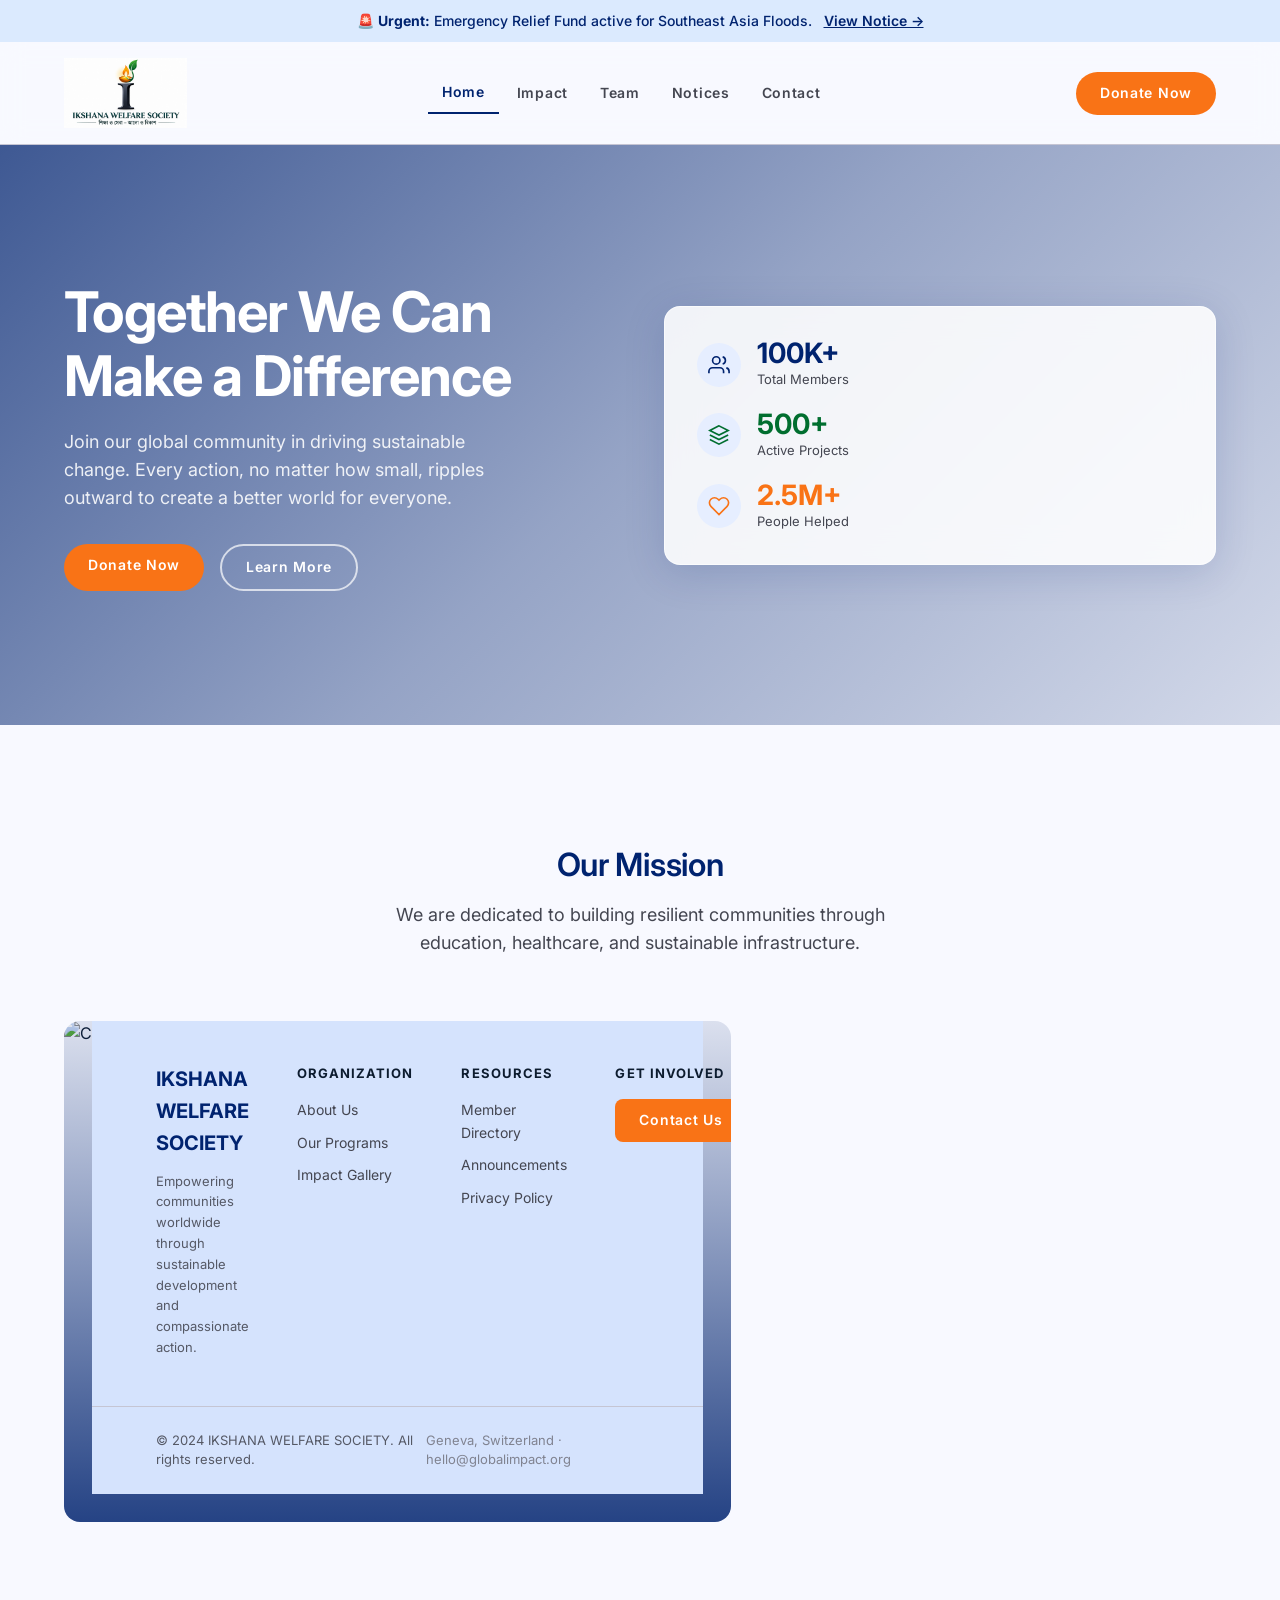
==== index.html @ d6ce75fa "Add files via upload" ====
<!DOCTYPE html>
<html lang="en">
<head>
  <meta charset="UTF-8"/>
  <meta name="viewport" content="width=device-width, initial-scale=1.0"/>
  <title>IKSHANA WELFARE SOCIETY</title>
  <link rel="preconnect" href="https://fonts.googleapis.com"/>
  <link href="https://fonts.googleapis.com/css2?family=Inter:wght@300;400;500;600;700;800&display=swap" rel="stylesheet"/>
  <link rel="stylesheet" href="css/styles.css"/>
</head>
<body>

<!-- NOTICE BANNER -->
<div class="notice-banner" role="alert">
  🚨 <strong>Urgent:</strong> Emergency Relief Fund active for Southeast Asia Floods.
  <a href="#" data-page="notices">View Notice →</a>
</div>

<!-- NAVBAR -->
<header id="navbar" class="navbar">
  <div class="navbar-inner">
    <a class="navbar-logo" href="#" data-page="home">
      <img src="images/ikshana-logo.png" alt="Ikshana Welfare Society logo" class="navbar-logo-img" />
      <span class="visually-hidden">Ikshana Welfare Society</span>
    </a>

    <nav class="navbar-nav" aria-label="Primary navigation">
      <a class="nav-link" href="#" data-page="home">Home</a>
      <a class="nav-link" href="#" data-page="impact">Impact</a>
      <a class="nav-link" href="#" data-page="team">Team</a>
      <a class="nav-link" href="#" data-page="notices">Notices</a>
      <a class="nav-link" href="#" data-page="contact">Contact</a>
    </nav>

    <div class="navbar-right">
      <a class="btn-donate" href="#" data-page="contact">Donate Now</a>
    </div>

    <button class="mobile-menu-btn" id="mobile-menu-btn" aria-label="Toggle menu" aria-expanded="false">
      <svg class="icon-menu" width="24" height="24" fill="none" stroke="currentColor" stroke-width="2" viewBox="0 0 24 24"><path d="M3 12h18M3 6h18M3 18h18"/></svg>
      <svg class="icon-close" width="24" height="24" fill="none" stroke="currentColor" stroke-width="2" viewBox="0 0 24 24" style="display:none"><path d="M18 6L6 18M6 6l12 12"/></svg>
    </button>
  </div>

  <nav class="mobile-nav" id="mobile-nav">
    <a class="nav-link" href="#" data-page="home">Home</a>
    <a class="nav-link" href="#" data-page="impact">Impact</a>
    <a class="nav-link" href="#" data-page="team">Team</a>
    <a class="nav-link" href="#" data-page="notices">Notices</a>
    <a class="nav-link" href="#" data-page="contact">Contact</a>
    <a class="btn-donate" href="#" data-page="contact" style="margin-top:12px;text-align:center">Donate Now</a>
  </nav>
</header>

<!-- ================================================================ -->
<!-- PAGE: HOME -->
<!-- ================================================================ -->
<div id="page-home" class="page">

  <!-- HERO -->
  <section class="hero" aria-label="Hero section">
    <div class="hero-bg" aria-hidden="true"></div>
    <div class="hero-content">
      <div class="hero-text fade-in-up">
        <h1>Together We Can Make a Difference</h1>
        <p>Join our global community in driving sustainable change. Every action, no matter how small, ripples outward to create a better world for everyone.</p>
        <div class="hero-btns">
          <a class="btn-donate" href="#" data-page="contact">Donate Now</a>
          <a class="btn-secondary" href="#" data-page="impact">Learn More</a>
        </div>
      </div>

      <div class="hero-stats-card fade-in-up delay-2" aria-label="Impact statistics">
        <div class="stat-item">
          <div class="stat-icon">
            <svg viewBox="0 0 24 24" fill="none" stroke="#00236f" stroke-width="1.8">
              <path d="M17 21v-2a4 4 0 0 0-4-4H5a4 4 0 0 0-4 4v2"/>
              <circle cx="9" cy="7" r="4"/>
              <path d="M23 21v-2a4 4 0 0 0-3-3.87M16 3.13a4 4 0 0 1 0 7.75"/>
            </svg>
          </div>
          <div>
            <div class="stat-value">100K+</div>
            <div class="stat-label">Total Members</div>
          </div>
        </div>
        <div class="stat-item">
          <div class="stat-icon">
            <svg viewBox="0 0 24 24" fill="none" stroke="#006e2f" stroke-width="1.8">
              <path d="M12 2L2 7l10 5 10-5-10-5z"/><path d="M2 17l10 5 10-5M2 12l10 5 10-5"/>
            </svg>
          </div>
          <div>
            <div class="stat-value" style="color:var(--secondary)">500+</div>
            <div class="stat-label">Active Projects</div>
          </div>
        </div>
        <div class="stat-item">
          <div class="stat-icon">
            <svg viewBox="0 0 24 24" fill="none" stroke="#F97316" stroke-width="1.8">
              <path d="M20.84 4.61a5.5 5.5 0 0 0-7.78 0L12 5.67l-1.06-1.06a5.5 5.5 0 0 0-7.78 7.78l1.06 1.06L12 21.23l7.78-7.78 1.06-1.06a5.5 5.5 0 0 0 0-7.78z"/>
            </svg>
          </div>
          <div>
            <div class="stat-value" style="color:var(--donate-orange)">2.5M+</div>
            <div class="stat-label">People Helped</div>
          </div>
        </div>
      </div>
    </div>
  </section>

  <!-- MISSION -->
  <section class="mission-section" aria-label="Our Mission">
    <div class="section-header animate-on-scroll">
      <h2 class="headline-lg">Our Mission</h2>
      <p>We are dedicated to building resilient communities through education, healthcare, and sustainable infrastructure.</p>
    </div>

    <div class="mission-grid">
      <div class="mission-img-card animate-on-scroll">
        <img
          src="https://images.unsplash.com/photo-1529156069898-49953e39b3ac?w=800&q=80"
          alt="Community volunteers working together"
          loading="lazy"
        />
        <div class="mission-img-overlay">
            <div id="gallery-grid" class="masonry-grid" aria-live="polite">
              <!-- Gallery items will be injected here from /data/gallery.json (managed by Decap CMS) -->
            </div>

  <!-- FOOTER (home) -->
  <footer>
    <div class="footer-inner">
      <div class="footer-brand">
        <h3>IKSHANA WELFARE SOCIETY</h3>
        <p>Empowering communities worldwide through sustainable development and compassionate action.</p>
      </div>
      <div class="footer-col">
        <h4>Organization</h4>
        <a href="#" data-page="home">About Us</a>
        <a href="#" data-page="impact">Our Programs</a>
        <a href="#" data-page="impact">Impact Gallery</a>
      </div>
      <div class="footer-col">
        <h4>Resources</h4>
        <a href="#" data-page="team">Member Directory</a>
        <a href="#" data-page="notices">Announcements</a>
        <a href="#">Privacy Policy</a>
      </div>
      <div class="footer-cta-col">
        <h4>Get Involved</h4>
        <a class="btn-donate" href="#" data-page="contact" style="border-radius:8px">Contact Us</a>
      </div>
    </div>
    <div class="footer-bottom">
      <p>© 2024 IKSHANA WELFARE SOCIETY. All rights reserved.</p>
      <p style="color:var(--outline)">Geneva, Switzerland · hello@globalimpact.org</p>
    </div>
  </footer>
</div>

<!-- ================================================================ -->
<!-- PAGE: IMPACT -->
<!-- ================================================================ -->
<div id="page-impact" class="page">

  <div class="page-hero">
    <h1 class="headline-lg fade-in-up">Our Impact in Action</h1>
    <p class="fade-in-up delay-1">Witness the tangible difference we make in communities worldwide. From vibrant community service events to vital health camps and educational initiatives, every image tells a story of compassion and systemic change.</p>
  </div>

  <div class="filter-bar">
    <button class="filter-btn active" data-filter="all">All</button>
    <button class="filter-btn" data-filter="events">Events</button>
    <button class="filter-btn" data-filter="community">Community Service</button>
    <button class="filter-btn" data-filter="education">Education</button>
    <button class="filter-btn" data-filter="health">Health Camps</button>
    <button class="filter-btn" data-filter="donations">Donations</button>
  </div>

  <div class="gallery-section">
    <div class="masonry-grid">

      <div class="gallery-item animate-on-scroll" data-category="education">
        <img src="https://images.unsplash.com/photo-1503676260728-1c00da094a0b?w=600&q=80" alt="Children raising hands in classroom" loading="lazy"/>
        <div class="gallery-item-overlay"><span>Education Initiative</span></div>
      </div>

      <div class="gallery-item animate-on-scroll" data-category="community">
        <img src="https://images.unsplash.com/photo-1576086213369-97a306d36557?w=600&q=80" alt="Volunteers planting trees in park" loading="lazy"/>
        <div class="gallery-item-overlay"><span>Community Service</span></div>
      </div>

      <div class="gallery-item animate-on-scroll" data-category="donations">
        <img src="https://images.unsplash.com/photo-1469571486292-0ba58a3f068b?w=600&q=80" alt="Handing supplies to community" loading="lazy"/>
        <div class="gallery-item-overlay"><span>Donation Drive</span></div>
      </div>

      <div class="gallery-item animate-on-scroll" data-category="health">
        <img src="https://images.unsplash.com/photo-1582719471384-894fbb16e074?w=600&q=80" alt="Doctor with patient at health camp" loading="lazy"/>
        <div class="gallery-item-overlay"><span>Health Camp</span></div>
      </div>

      <div class="gallery-item animate-on-scroll" data-category="events">
        <img src="https://images.unsplash.com/photo-1528605105345-5344ea20e269?w=600&q=80" alt="Charity gala evening event" loading="lazy"/>
        <div class="gallery-item-overlay"><span>Annual Gala Event</span></div>
      </div>

      <div class="gallery-item animate-on-scroll" data-category="community">
        <img src="https://images.unsplash.com/photo-1488521787991-ed7bbaae773c?w=600&q=80" alt="Team building community structures" loading="lazy"/>
        <div class="gallery-item-overlay"><span>Infrastructure Build</span></div>
      </div>

      <div class="gallery-item animate-on-scroll" data-category="education">
        <img src="https://images.unsplash.com/photo-1509062522246-3755977927d7?w=600&q=80" alt="Students learning outdoors" loading="lazy"/>
        <div class="gallery-item-overlay"><span>Education Program</span></div>
      </div>

      <div class="gallery-item animate-on-scroll" data-category="health">
        <img src="https://images.unsplash.com/photo-1559757175-0eb30cd8c063?w=600&q=80" alt="Medical volunteers at clinic" loading="lazy"/>
        <div class="gallery-item-overlay"><span>Medical Outreach</span></div>
      </div>

    </div>
  </div>

  <footer>
    <div class="footer-inner">
      <div class="footer-brand">
        <h3>IKSHANA WELFARE SOCIETY</h3>
        <p>Empowering communities through transparent action and sustainable initiatives.</p>
      </div>
      <div class="footer-col">
        <h4>Organization</h4>
        <a href="#" data-page="home">About Us</a>
        <a href="#" data-page="impact">Our Programs</a>
      </div>
      <div class="footer-col">
        <h4>Resources</h4>
        <a href="#" data-page="impact">Impact Gallery</a>
        <a href="#" data-page="team">Member Directory</a>
        <a href="#" data-page="notices">Announcements</a>
        <a href="#">Privacy Policy</a>
      </div>
      <div class="footer-cta-col">
        <h4>Get Involved</h4>
        <a class="btn-donate" href="#" data-page="contact" style="border-radius:8px">Donate Now</a>
      </div>
    </div>
    <div class="footer-bottom">
      <p>© 2024 IKSHANA WELFARE SOCIETY. All rights reserved.</p>
    </div>
  </footer>
</div>

<!-- ================================================================ -->
<!-- PAGE: TEAM (Member Directory) -->
<!-- ================================================================ -->
<div id="page-team" class="page">

  <div class="page-hero">
    <h1 class="headline-lg fade-in-up">Our Global Team</h1>
    <p class="fade-in-up delay-1">Meet the passionate leaders and dedicated volunteers driving change across 40+ countries. Together, we are one global family united by purpose.</p>
  </div>

  <div style="max-width:var(--container-max);margin:0 auto;padding:0 var(--margin-desktop) var(--section-gap)">
    <!-- Leadership -->
    <h2 class="headline-md animate-on-scroll" style="color:var(--primary);margin-bottom:32px">Leadership</h2>
    <div id="team-leadership" class="team-grid" aria-live="polite">
      <!-- Leadership cards will be injected here from /data/members.json (managed by Decap CMS) -->
    </div>

    <!-- Regional Coordinators -->
    <h2 class="headline-md animate-on-scroll" style="color:var(--primary);margin-bottom:32px">Regional Coordinators</h2>
    <div id="team-regional" class="team-grid" aria-live="polite">
      <!-- Regional coordinators will be injected here from /data/members.json (managed by Decap CMS) -->
    </div>
  </div>

  <footer>
    <div class="footer-inner">
      <div class="footer-brand">
        <h3>IKSHANA WELFARE SOCIETY</h3>
        <p>Empowering communities through transparent action and sustainable initiatives.</p>
      </div>
      <div class="footer-col">
        <h4>Organization</h4>
        <a href="#" data-page="home">About Us</a>
        <a href="#" data-page="impact">Our Programs</a>
      </div>
      <div class="footer-col">
        <h4>Resources</h4>
        <a href="#" data-page="impact">Impact Gallery</a>
        <a href="#" data-page="team">Member Directory</a>
        <a href="#" data-page="notices">Announcements</a>
      </div>
      <div class="footer-cta-col">
        <h4>Connect</h4>
        <a class="btn-donate" href="#" data-page="contact" style="border-radius:8px">Contact Us</a>
      </div>
    </div>
    <div class="footer-bottom">
      <p>© 2026 IKSHANA WELFARE SOCIETY. All rights reserved.</p>
    </div>
  </footer>
</div>

<!-- ================================================================ -->
<!-- PAGE: NOTICES -->
<!-- ================================================================ -->
<div id="page-notices" class="page">

  <div style="max-width:var(--container-max);margin:0 auto;padding:64px var(--margin-desktop) 48px">
    <h1 class="headline-lg fade-in-up" style="color:var(--on-surface);margin-bottom:8px">Notice Board</h1>
    <p class="fade-in-up delay-1" style="font-size:16px;color:var(--on-surface-variant)">Stay updated with the latest announcements, upcoming events, and urgent communications from the IKSHANA WELFARE SOCIETY.</p>
  </div>

  <div class="notices-layout">
    <!-- Main notices column -->
    <div>
      <div class="search-filter-bar">
        <div class="search-input-wrap">
          <svg viewBox="0 0 24 24" fill="none" stroke="currentColor" stroke-width="2">
            <circle cx="11" cy="11" r="8"/><path d="M21 21l-4.35-4.35"/>
          </svg>
          <input type="search" class="search-input" id="notice-search" placeholder="Search notices..." aria-label="Search notices"/>
        </div>
        <div class="filter-chips">
          <button class="chip-btn active" data-filter="all">All</button>
          <button class="chip-btn" data-filter="announcement">Announcement</button>
          <button class="chip-btn" data-filter="event">Event</button>
          <button class="chip-btn" data-filter="urgent">Urgent</button>
        </div>
      </div>

      <div id="notices-list" class="notices-list" aria-live="polite">
        <!-- Notices will be injected here from /data/notifications.json (managed by Decap CMS) -->
      </div>
    </div>

    <!-- Sidebar -->
    <aside class="sidebar">
      <div class="sidebar-card">
        <h3>
          <svg viewBox="0 0 24 24" fill="none" stroke="currentColor" stroke-width="2"><rect x="3" y="4" width="18" height="18" rx="2" ry="2"/><line x1="16" y1="2" x2="16" y2="6"/><line x1="8" y1="2" x2="8" y2="6"/><line x1="3" y1="10" x2="21" y2="10"/></svg>
          Upcoming Events
        </h3>
        <div class="sidebar-events-list">
          <div class="event-item">
            <div class="event-date-badge primary">
              <span class="month">Oct</span>
              <span class="day">24</span>
            </div>
            <div class="event-info">
              <h4>Annual Charity Gala</h4>
              <p>
                <svg viewBox="0 0 24 24" fill="none" stroke="currentColor" stroke-width="2"><path d="M21 10c0 7-9 13-9 13s-9-6-9-13a9 9 0 0 1 18 0z"/><circle cx="12" cy="10" r="3"/></svg>
                Grand Hotel, NY
              </p>
            </div>
          </div>
          <div class="event-item">
            <div class="event-date-badge secondary">
              <span class="month">Nov</span>
              <span class="day">05</span>
            </div>
            <div class="event-info">
              <h4>Clean Water Summit</h4>
              <p>
                <svg viewBox="0 0 24 24" fill="none" stroke="currentColor" stroke-width="2"><polygon points="23 7 16 12 23 17 23 7"/><rect x="1" y="5" width="15" height="14" rx="2" ry="2"/></svg>
                Virtual Event
              </p>
            </div>
          </div>
          <div class="event-item">
            <div class="event-date-badge secondary">
              <span class="month">Dec</span>
              <span class="day">12</span>
            </div>
            <div class="event-info">
              <h4>End of Year Review</h4>
              <p>
                <svg viewBox="0 0 24 24" fill="none" stroke="currentColor" stroke-width="2"><path d="M21 10c0 7-9 13-9 13s-9-6-9-13a9 9 0 0 1 18 0z"/><circle cx="12" cy="10" r="3"/></svg>
                HQ Main Hall
              </p>
            </div>
          </div>
        </div>
        <a class="view-calendar-link" href="#">View Full Calendar</a>
      </div>
    </aside>
  </div>

  <footer>
    <div class="footer-inner">
      <div class="footer-brand">
        <h3>IKSHANA WELFARE SOCIETY</h3>
        <p>Empowering communities worldwide through transparent, compassionate action.</p>
      </div>
      <div class="footer-col">
        <h4>Organization</h4>
        <a href="#" data-page="home">About Us</a>
        <a href="#" data-page="impact">Our Programs</a>
        <a href="#" data-page="impact">Impact Gallery</a>
        <a href="#" data-page="team">Member Directory</a>
        <a href="#" data-page="notices">Announcements</a>
      </div>
      <div class="footer-col">
        <h4>Legal</h4>
        <a href="#">Privacy Policy</a>
      </div>
      <div class="footer-cta-col">
        <h4>Act Now</h4>
        <a class="btn-donate" href="#" data-page="contact" style="border-radius:8px">Donate Now</a>
      </div>
    </div>
    <div class="footer-bottom">
      <p>© 2024 IKSHANA WELFARE SOCIETY. All rights reserved.</p>
    </div>
  </footer>
</div>

<!-- ================================================================ -->
<!-- PAGE: CONTACT -->
<!-- ================================================================ -->
<div id="page-contact" class="page">

  <!-- Contact Hero -->
  <div class="contact-hero">
    <h1 class="fade-in-up">Let's Connect</h1>
    <p class="fade-in-up delay-1">Reach out to us to learn more about our global initiatives, partnership opportunities, or how you can contribute to creating lasting impact.</p>
  </div>

  <!-- Contact Form + Sidebar -->
  <div class="contact-layout">

    <div class="contact-form-section animate-on-scroll">
      <h2>Send a Message</h2>
      <p class="subtitle">We aim to respond to all inquiries within 48 business hours.</p>

      <form id="contact-form" novalidate>
        <div class="form-grid">
          <div class="form-group">
            <label>Full Name <span class="required">*</span></label>
            <input type="text" class="form-input" placeholder="Jane Doe" required/>
          </div>
          <div class="form-group">
            <label>Email Address <span class="required">*</span></label>
            <input type="email" class="form-input" placeholder="jane@example.com" required/>
          </div>
          <div class="form-group">
            <label>Phone Number</label>
            <input type="tel" class="form-input" placeholder="+1 (555) 000-0000"/>
          </div>
          <div class="form-group">
            <label>Subject <span class="required">*</span></label>
            <select class="form-select form-input" required>
              <option value="" disabled selected>Select an inquiry type</option>
              <option>General Inquiry</option>
              <option>Partnership Opportunity</option>
              <option>Donation Query</option>
              <option>Volunteer Program</option>
              <option>Media & Press</option>
            </select>
          </div>
          <div class="form-group full">
            <label>Your Message <span class="required">*</span></label>
            <textarea class="form-textarea" placeholder="How can we help you today?" required></textarea>
          </div>
        </div>
        <button type="submit" class="btn-primary-solid" style="margin-top:24px">
          Send Message
          <svg width="16" height="16" viewBox="0 0 24 24" fill="none" stroke="currentColor" stroke-width="2"><path d="M5 12h14M12 5l7 7-7 7"/></svg>
        </button>
      </form>
    </div>

    <div class="contact-sidebar animate-on-scroll">
      <!-- HQ Card -->
      <div class="hq-card">
        <h3>Headquarters</h3>
        <div class="contact-detail">
          <div class="contact-detail-icon">
            <svg viewBox="0 0 24 24" fill="none" stroke="currentColor" stroke-width="2"><path d="M21 10c0 7-9 13-9 13s-9-6-9-13a9 9 0 0 1 18 0z"/><circle cx="12" cy="10" r="3"/></svg>
          </div>
          <div class="contact-detail-info">
            <p>ADDRESS</p>
            <span>C/7 RABINDRA PALLY, KOLKATA-700086<br/>P.O-BAGHAJATIN, PS-PATULI.</span>
          </div>
        </div>
        <div class="contact-detail">
          <div class="contact-detail-icon">
            <svg viewBox="0 0 24 24" fill="none" stroke="currentColor" stroke-width="2"><path d="M22 16.92v3a2 2 0 0 1-2.18 2 19.79 19.79 0 0 1-8.63-3.07A19.5 19.5 0 0 1 4.69 12 19.79 19.79 0 0 1 1.61 3.38 2 2 0 0 1 3.6 1.18h3a2 2 0 0 1 2 1.72c.127.96.361 1.903.7 2.81a2 2 0 0 1-.45 2.11L7.91 8.73a16 16 0 0 0 6.36 6.36l1.12-1.84a2 2 0 0 1 2.11-.45c.907.339 1.85.573 2.81.7A2 2 0 0 1 22 16.92z"/></svg>
          </div>
          <div class="contact-detail-info">
            <p>CONTACT</p>
            <span>6291082790 / 8910993043</span>
          </div>
        </div>
        <div class="contact-detail">
          <div class="contact-detail-icon">
            <svg viewBox="0 0 24 24" fill="none" stroke="currentColor" stroke-width="2"><path d="M4 4h16c1.1 0 2 .9 2 2v12c0 1.1-.9 2-2 2H4c-1.1 0-2-.9-2-2V6c0-1.1.9-2 2-2z"/><polyline points="22,6 12,13 2,6"/></svg>
          </div>
          <div class="contact-detail-info">
            <p>EMAIL</p>
            <span>ikshanaofficial26@gmail.com</span>
          </div>
        </div>
        <div class="contact-detail">
          <div class="contact-detail-icon">
            <svg viewBox="0 0 24 24" fill="none" stroke="currentColor" stroke-width="2"><circle cx="12" cy="12" r="10"/><polyline points="12 6 12 12 16 14"/></svg>
          </div>
          <div class="contact-detail-info">
            <p>Facebook</p>
            <span><a href="https://www.facebook.com/share/1G5qgiXUsu/" target="_blank" rel="noreferrer">https://www.facebook.com/share/1G5qgiXUsu/</a></span>
          </div>
        </div>
      </div>

      <!-- Social Card -->
      <div class="social-card">
        <h3>Connect With Us</h3>
        <p>Follow our journey and stay updated on our latest impact stories across the globe.</p>
        <div class="social-links">
          <a href="#" class="social-link" aria-label="LinkedIn">
            <svg width="20" height="20" fill="white" viewBox="0 0 24 24"><path d="M16 8a6 6 0 0 1 6 6v7h-4v-7a2 2 0 0 0-2-2 2 2 0 0 0-2 2v7h-4v-7a6 6 0 0 1 6-6z"/><rect x="2" y="9" width="4" height="12"/><circle cx="4" cy="4" r="2"/></svg>
          </a>
          <a href="#" class="social-link" aria-label="Twitter/X">
            <svg width="20" height="20" fill="white" viewBox="0 0 24 24"><path d="M23 3a10.9 10.9 0 0 1-3.14 1.53 4.48 4.48 0 0 0-7.86 3v1A10.66 10.66 0 0 1 3 4s-4 9 5 13a11.64 11.64 0 0 1-7 2c9 5 20 0 20-11.5a4.5 4.5 0 0 0-.08-.83A7.72 7.72 0 0 0 23 3z"/></svg>
          </a>
          <a href="#" class="social-link" aria-label="Instagram">
            <svg width="20" height="20" fill="none" stroke="white" stroke-width="2" viewBox="0 0 24 24"><rect x="2" y="2" width="20" height="20" rx="5" ry="5"/><path d="M16 11.37A4 4 0 1 1 12.63 8 4 4 0 0 1 16 11.37z"/><line x1="17.5" y1="6.5" x2="17.51" y2="6.5"/></svg>
          </a>
        </div>
      </div>
    </div>
  </div>

  <!-- Map Section -->
  <div class="map-section">
    <div class="map-container">
      <div class="map-placeholder">
        <svg width="100%" height="100%" viewBox="0 0 900 320" xmlns="http://www.w3.org/2000/svg" preserveAspectRatio="xMidYMid slice">
          <!-- Map-like grid background -->
          <rect width="900" height="320" fill="#e8f0fe"/>
          <!-- Streets simulation -->
          <line x1="0" y1="80" x2="900" y2="80" stroke="#c7d7f8" stroke-width="8"/>
          <line x1="0" y1="160" x2="900" y2="160" stroke="#c7d7f8" stroke-width="5"/>
          <line x1="0" y1="240" x2="900" y2="240" stroke="#c7d7f8" stroke-width="8"/>
          <line x1="150" y1="0" x2="150" y2="320" stroke="#c7d7f8" stroke-width="5"/>
          <line x1="350" y1="0" x2="350" y2="320" stroke="#c7d7f8" stroke-width="8"/>
          <line x1="550" y1="0" x2="550" y2="320" stroke="#c7d7f8" stroke-width="5"/>
          <line x1="750" y1="0" x2="750" y2="320" stroke="#c7d7f8" stroke-width="5"/>
          <!-- Park blocks -->
          <rect x="200" y="90" width="120" height="60" rx="4" fill="#b8d4b4" opacity="0.6"/>
          <rect x="600" y="170" width="100" height="50" rx="4" fill="#b8d4b4" opacity="0.6"/>
          <!-- Building blocks -->
          <rect x="20" y="90" width="100" height="60" rx="3" fill="#b3c6f0" opacity="0.5"/>
          <rect x="20" y="170" width="100" height="60" rx="3" fill="#b3c6f0" opacity="0.5"/>
          <rect x="370" y="90" width="150" height="60" rx="3" fill="#b3c6f0" opacity="0.5"/>
          <rect x="370" y="170" width="80" height="60" rx="3" fill="#b3c6f0" opacity="0.5"/>
          <rect x="600" y="90" width="120" height="60" rx="3" fill="#b3c6f0" opacity="0.5"/>
          <!-- Map pin -->
          <circle cx="450" cy="160" r="16" fill="#00236f" opacity="0.15"/>
          <path d="M450 120 C436 120 425 131 425 145 C425 162 450 185 450 185 C450 185 475 162 475 145 C475 131 464 120 450 120Z" fill="#00236f"/>
          <circle cx="450" cy="145" r="7" fill="white"/>
        </svg>
        <div class="map-pin-overlay">
          <svg viewBox="0 0 24 24" fill="none" stroke="currentColor" stroke-width="2"><path d="M21 10c0 7-9 13-9 13s-9-6-9-13a9 9 0 0 1 18 0z"/><circle cx="12" cy="10" r="3"/></svg>
          <div>
            <p>Head Office</p>
            <span>C/7 Rabindra Pally, Kolkata-700086</span>
          </div>
        </div>
      </div>
    </div>
  </div>

  <footer>
    <div class="footer-inner">
      <div class="footer-brand">
        <h3>IKSHANA WELFARE SOCIETY</h3>
        <p>Empowering communities worldwide through transparent, compassionate action.</p>
      </div>
      <div class="footer-col">
        <h4>Organization</h4>
        <a href="#" data-page="home">About Us</a>
        <a href="#" data-page="impact">Our Programs</a>
        <a href="#" data-page="impact">Impact Gallery</a>
      </div>
      <div class="footer-col">
        <h4>Resources</h4>
        <a href="#" data-page="team">Member Directory</a>
        <a href="#" data-page="notices">Announcements</a>
        <a href="#">Privacy Policy</a>
      </div>
      <div class="footer-col">
        <h4>Legal</h4>
        <a href="#">Privacy Policy</a>
        <a href="#">Terms of Use</a>
      </div>
    </div>
    <div class="footer-bottom">
      <p>© 2024 IKSHANA WELFARE SOCIETY. All rights reserved.</p>
    </div>
  </footer>
</div>

<!-- ================================================================ -->
<!-- LIGHTBOX MODAL -->
<!-- ================================================================ -->
<div id="lightbox-overlay" class="lightbox-overlay" role="dialog" aria-modal="true" aria-label="Image lightbox">
  <div class="lightbox-inner">
    <button id="lightbox-close" class="lightbox-close" aria-label="Close lightbox">✕</button>
    <img id="lightbox-img" src="" alt="Gallery image enlarged"/>
  </div>
</div>

<script src="js/main.js"></script>
</body>
</html>
---- css/styles.css ----
/* ===== DESIGN TOKENS ===== */
@import url('https://fonts.googleapis.com/css2?family=Inter:wght@300;400;500;600;700;800&display=swap');

:root {
  /* Colors */
  --surface: #f8f9ff;
  --surface-dim: #ccdbf4;
  --surface-bright: #f8f9ff;
  --surface-container-lowest: #ffffff;
  --surface-container-low: #eff4ff;
  --surface-container: #e6eeff;
  --surface-container-high: #dde9ff;
  --surface-container-highest: #d5e3fd;
  --on-surface: #0d1c2f;
  --on-surface-variant: #444651;
  --inverse-surface: #233144;
  --inverse-on-surface: #ebf1ff;
  --outline: #757682;
  --outline-variant: #c5c5d3;
  --surface-tint: #4059aa;
  --primary: #00236f;
  --on-primary: #ffffff;
  --primary-container: #1e3a8a;
  --on-primary-container: #90a8ff;
  --inverse-primary: #b6c4ff;
  --secondary: #006e2f;
  --on-secondary: #ffffff;
  --secondary-container: #6bff8f;
  --on-secondary-container: #007432;
  --tertiary: #4b1c00;
  --on-tertiary: #ffffff;
  --tertiary-container: #6e2d00;
  --on-tertiary-container: #ff8f4f;
  --error: #ba1a1a;
  --on-error: #ffffff;
  --error-container: #ffdad6;
  --on-error-container: #93000a;
  --background: #f8f9ff;
  --on-background: #0d1c2f;
  --surface-variant: #d5e3fd;
  --donate-orange: #F97316;
  --donate-orange-hover: #ea6c0a;

  /* Spacing */
  --base: 8px;
  --gutter: 24px;
  --margin-desktop: 64px;
  --margin-mobile: 20px;
  --section-gap: 120px;
  --container-max: 1280px;

  /* Border radius */
  --radius-sm: 4px;
  --radius: 8px;
  --radius-md: 12px;
  --radius-lg: 16px;
  --radius-xl: 24px;
  --radius-full: 9999px;

  /* Shadows */
  --shadow-card: 0px 4px 20px rgba(30, 58, 138, 0.05);
  --shadow-glass: 0px 8px 32px rgba(30, 58, 138, 0.08);
  --shadow-modal: 0px 20px 40px rgba(0, 0, 0, 0.1);
}

/* ===== RESET & BASE ===== */
*, *::before, *::after { box-sizing: border-box; margin: 0; padding: 0; }

html { scroll-behavior: smooth; }

body {
  font-family: 'Inter', sans-serif;
  background: var(--background);
  color: var(--on-surface);
  font-size: 16px;
  line-height: 1.6;
  -webkit-font-smoothing: antialiased;
  min-height: 100vh;
  display: flex;
  flex-direction: column;
}

a { text-decoration: none; color: inherit; }
img { max-width: 100%; display: block; }
button { cursor: pointer; border: none; font-family: inherit; }
ul { list-style: none; }

/* ===== TYPOGRAPHY ===== */
.display-lg { font-size: 56px; font-weight: 700; line-height: 64px; letter-spacing: -0.02em; }
.display-lg-mobile { font-size: 40px; font-weight: 700; line-height: 48px; letter-spacing: -0.02em; }
.headline-lg { font-size: 32px; font-weight: 600; line-height: 40px; letter-spacing: -0.01em; }
.headline-md { font-size: 24px; font-weight: 600; line-height: 32px; }
.body-lg { font-size: 18px; font-weight: 400; line-height: 28px; }
.body-md { font-size: 16px; font-weight: 400; line-height: 24px; }
.label-md { font-size: 14px; font-weight: 600; line-height: 20px; letter-spacing: 0.05em; }
.caption { font-size: 12px; font-weight: 400; line-height: 16px; }

/* ===== LAYOUT ===== */
.container {
  max-width: var(--container-max);
  margin: 0 auto;
  padding: 0 var(--margin-desktop);
}

/* ===== GLASS PANEL ===== */
.glass-panel {
  background: rgba(255, 255, 255, 0.8);
  backdrop-filter: blur(12px);
  -webkit-backdrop-filter: blur(12px);
  border: 1px solid rgba(255, 255, 255, 0.4);
}

/* ===== BUTTONS ===== */
.btn-donate {
  background: var(--donate-orange);
  color: #fff;
  padding: 10px 24px;
  border-radius: var(--radius-full);
  font-size: 14px;
  font-weight: 600;
  letter-spacing: 0.05em;
  transition: all 0.25s ease;
  display: inline-block;
  white-space: nowrap;
}
.btn-donate:hover {
  background: var(--donate-orange-hover);
  transform: translateY(-2px);
  box-shadow: 0 8px 24px rgba(249, 115, 22, 0.35);
}

.btn-secondary {
  background: transparent;
  color: var(--on-primary);
  border: 2px solid rgba(255,255,255,0.7);
  padding: 10px 24px;
  border-radius: var(--radius-full);
  font-size: 14px;
  font-weight: 600;
  letter-spacing: 0.05em;
  transition: all 0.25s ease;
  display: inline-block;
}
.btn-secondary:hover {
  background: rgba(255,255,255,0.15);
  transform: translateY(-2px);
}

.btn-primary-solid {
  background: var(--primary);
  color: var(--on-primary);
  padding: 12px 28px;
  border-radius: var(--radius);
  font-size: 14px;
  font-weight: 600;
  letter-spacing: 0.05em;
  transition: all 0.25s ease;
  display: inline-flex;
  align-items: center;
  gap: 8px;
}
.btn-primary-solid:hover {
  background: #002a85;
  transform: translateY(-1px);
  box-shadow: 0 6px 20px rgba(0, 35, 111, 0.3);
}

/* ===== NOTICE BOARD BANNER ===== */
.notice-banner {
  background: #DBEAFE;
  color: var(--primary);
  text-align: center;
  padding: 10px var(--margin-desktop);
  font-size: 14px;
  font-weight: 500;
}
.notice-banner a { color: var(--primary); font-weight: 600; text-decoration: underline; margin-left: 8px; }

/* ===== NAVBAR ===== */
.navbar {
  position: sticky;
  top: 0;
  z-index: 1000;
  background: rgba(248, 249, 255, 0.85);
  backdrop-filter: blur(12px);
  -webkit-backdrop-filter: blur(12px);
  border-bottom: 1px solid var(--outline-variant);
  transition: box-shadow 0.3s ease;
}
.navbar.scrolled { box-shadow: 0 2px 20px rgba(30,58,138,0.08); }

.navbar-inner {
  display: flex;
  align-items: center;
  justify-content: space-between;
  padding: 16px var(--margin-desktop);
  max-width: var(--container-max);
  margin: 0 auto;
}

.navbar-logo {
  display: flex;
  align-items: center;
  gap: 12px;
  font-size: 20px;
  font-weight: 700;
  color: var(--primary);
  letter-spacing: -0.01em;
}

.navbar-logo-img {
  height: 70px;
  width: auto;
  display: block;
}

.visually-hidden {
  position: absolute;
  width: 1px;
  height: 1px;
  margin: -1px;
  padding: 0;
  overflow: hidden;
  clip: rect(0 0 0 0);
  border: 0;
  white-space: nowrap;
}

.navbar-nav {
  display: flex;
  align-items: center;
  gap: 4px;
}

.nav-link {
  font-size: 14px;
  font-weight: 600;
  letter-spacing: 0.05em;
  color: var(--on-surface-variant);
  padding: 8px 14px;
  border-radius: var(--radius);
  transition: all 0.2s ease;
}
.nav-link:hover { color: var(--primary); background: var(--surface-container-high); }
.nav-link.active { color: var(--primary); border-bottom: 2px solid var(--primary); border-radius: var(--radius) var(--radius) 0 0; }

.navbar-right { display: flex; align-items: center; gap: 12px; }

.mobile-menu-btn {
  display: none;
  background: none;
  border: none;
  cursor: pointer;
  padding: 8px;
  color: var(--on-surface);
}
.mobile-menu-btn svg { display: block; }

.mobile-nav {
  display: none;
  flex-direction: column;
  padding: 12px var(--margin-mobile);
  border-top: 1px solid var(--outline-variant);
  background: rgba(248, 249, 255, 0.97);
  backdrop-filter: blur(12px);
}
.mobile-nav.open { display: flex; }
.mobile-nav .nav-link { padding: 12px 16px; }
.mobile-nav .btn-donate { text-align: center; margin-top: 8px; }

/* ===== HERO SECTION ===== */
.hero {
  position: relative;
  min-height: 580px;
  display: flex;
  align-items: center;
  overflow: hidden;
}

.hero-bg {
  position: absolute;
  inset: 0;
  background: linear-gradient(135deg, rgba(0,35,111,0.75) 0%, rgba(0,35,111,0.4) 50%, rgba(0,35,111,0.15) 100%),
              url('https://images.unsplash.com/photo-1559027615-cd4628902d4a?w=1600&q=80') center/cover no-repeat;
}

.hero-content {
  position: relative;
  z-index: 2;
  padding: 80px var(--margin-desktop);
  max-width: var(--container-max);
  margin: 0 auto;
  width: 100%;
  display: grid;
  grid-template-columns: 1fr 1fr;
  gap: 48px;
  align-items: center;
}

.hero-text h1 {
  font-size: 56px;
  font-weight: 700;
  line-height: 64px;
  letter-spacing: -0.02em;
  color: #fff;
  margin-bottom: 20px;
}

.hero-text p {
  font-size: 18px;
  line-height: 28px;
  color: rgba(255,255,255,0.88);
  margin-bottom: 32px;
  max-width: 440px;
}

.hero-btns { display: flex; gap: 16px; flex-wrap: wrap; }

.hero-stats-card {
  background: rgba(255,255,255,0.88);
  backdrop-filter: blur(16px);
  -webkit-backdrop-filter: blur(16px);
  border-radius: var(--radius-lg);
  padding: 32px;
  display: flex;
  flex-direction: column;
  gap: 20px;
  box-shadow: 0 8px 40px rgba(0,35,111,0.15);
  border: 1px solid rgba(255,255,255,0.6);
}

.stat-item {
  display: flex;
  align-items: center;
  gap: 16px;
}

.stat-icon {
  width: 44px;
  height: 44px;
  border-radius: var(--radius-full);
  background: var(--surface-container);
  display: flex;
  align-items: center;
  justify-content: center;
  flex-shrink: 0;
}

.stat-icon svg { width: 22px; height: 22px; }

.stat-value {
  font-size: 28px;
  font-weight: 700;
  color: var(--primary);
  line-height: 1;
}
.stat-label { font-size: 13px; color: var(--on-surface-variant); margin-top: 2px; }

/* ===== MISSION SECTION ===== */
.mission-section {
  padding: var(--section-gap) var(--margin-desktop);
}

.section-header {
  text-align: center;
  margin-bottom: 64px;
}
.section-header h2 { color: var(--primary); margin-bottom: 16px; }
.section-header p { color: var(--on-surface-variant); max-width: 540px; margin: 0 auto; font-size: 18px; line-height: 28px; }

.mission-grid {
  display: grid;
  grid-template-columns: 3fr 2fr;
  gap: 40px;
  align-items: start;
  max-width: var(--container-max);
  margin: 0 auto;
}

.mission-img-card {
  position: relative;
  border-radius: var(--radius-lg);
  overflow: hidden;
  aspect-ratio: 4/3;
}
.mission-img-card img { width: 100%; height: 100%; object-fit: cover; }

.mission-img-overlay {
  position: absolute;
  bottom: 0; left: 0; right: 0;
  background: linear-gradient(to top, rgba(0,35,111,0.85) 0%, transparent 100%);
  padding: 32px 28px 28px;
  color: #fff;
}
.mission-img-overlay h3 { font-size: 22px; font-weight: 600; margin-bottom: 8px; }
.mission-img-overlay p { font-size: 14px; opacity: 0.88; line-height: 1.5; }

.mission-values { display: flex; flex-direction: column; gap: 16px; }

.value-card {
  background: var(--surface-container-lowest);
  border: 1px solid var(--outline-variant);
  border-radius: var(--radius-lg);
  padding: 28px;
  box-shadow: var(--shadow-card);
  transition: transform 0.2s ease, box-shadow 0.2s ease;
}
.value-card:hover { transform: translateY(-2px); box-shadow: var(--shadow-glass); }

.value-icon {
  width: 40px;
  height: 40px;
  border-radius: var(--radius-full);
  display: flex;
  align-items: center;
  justify-content: center;
  margin-bottom: 14px;
}
.value-icon.orange { background: rgba(249, 115, 22, 0.12); }
.value-icon.green { background: rgba(0, 110, 47, 0.12); }
.value-icon svg { width: 20px; height: 20px; }

.value-card h3 { font-size: 16px; font-weight: 600; color: var(--on-surface); margin-bottom: 8px; }
.value-card p { font-size: 14px; color: var(--on-surface-variant); line-height: 1.6; }

/* ===== FOOTER ===== */
footer {
  background: var(--surface-container-highest);
  margin-top: auto;
  border-top: 1px solid var(--outline-variant);
}

.footer-inner {
  max-width: var(--container-max);
  margin: 0 auto;
  padding: 64px var(--margin-desktop) 0;
  display: grid;
  grid-template-columns: 1fr 1fr 1fr 1fr;
  gap: 48px;
}

.footer-brand h3 { font-size: 20px; font-weight: 700; color: var(--primary); margin-bottom: 12px; }
.footer-brand p { font-size: 13px; color: var(--on-surface-variant); line-height: 1.6; }

.footer-col h4 { font-size: 13px; font-weight: 700; letter-spacing: 0.08em; text-transform: uppercase; color: var(--on-surface); margin-bottom: 16px; }
.footer-col a { display: block; font-size: 14px; color: var(--on-surface-variant); margin-bottom: 10px; transition: color 0.2s; }
.footer-col a:hover { color: var(--primary); }

.footer-cta-col { display: flex; flex-direction: column; align-items: flex-start; gap: 16px; }
.footer-cta-col h4 { font-size: 13px; font-weight: 700; letter-spacing: 0.08em; text-transform: uppercase; color: var(--on-surface); }

.footer-bottom {
  max-width: var(--container-max);
  margin: 0 auto;
  padding: 24px var(--margin-desktop);
  border-top: 1px solid var(--outline-variant);
  margin-top: 48px;
  display: flex;
  justify-content: space-between;
  align-items: center;
}
.footer-bottom p { font-size: 13px; color: var(--on-surface-variant); }

/* ===== IMPACT PAGE ===== */
.page-hero {
  padding: 80px var(--margin-desktop) 64px;
  text-align: center;
  max-width: var(--container-max);
  margin: 0 auto;
}
.page-hero h1 { color: var(--primary); margin-bottom: 20px; }
.page-hero p { color: var(--on-surface-variant); max-width: 620px; margin: 0 auto; font-size: 18px; line-height: 28px; }

.filter-bar {
  display: flex;
  gap: 8px;
  flex-wrap: wrap;
  padding: 0 var(--margin-desktop) 48px;
  max-width: var(--container-max);
  margin: 0 auto;
}

.filter-btn {
  padding: 8px 20px;
  border-radius: var(--radius-full);
  font-size: 14px;
  font-weight: 600;
  letter-spacing: 0.03em;
  border: 1.5px solid var(--outline-variant);
  background: transparent;
  color: var(--on-surface-variant);
  cursor: pointer;
  transition: all 0.2s ease;
}
.filter-btn.active, .filter-btn:hover {
  background: var(--primary);
  color: #fff;
  border-color: var(--primary);
}

.gallery-section {
  padding: 0 var(--margin-desktop) var(--section-gap);
  max-width: var(--container-max);
  margin: 0 auto;
}

.masonry-grid {
  columns: 3;
  column-gap: 24px;
}

.gallery-item {
  break-inside: avoid;
  margin-bottom: 24px;
  border-radius: var(--radius-lg);
  overflow: hidden;
  position: relative;
  cursor: pointer;
}
.gallery-item img {
  width: 100%;
  display: block;
  border-radius: var(--radius-lg);
  transition: transform 0.4s ease;
}
.gallery-item:hover img { transform: scale(1.04); }

.gallery-item-overlay {
  position: absolute;
  inset: 0;
  background: linear-gradient(to top, rgba(0,35,111,0.7) 0%, transparent 60%);
  opacity: 0;
  transition: opacity 0.3s ease;
  border-radius: var(--radius-lg);
  display: flex;
  align-items: flex-end;
  padding: 20px;
}
.gallery-item:hover .gallery-item-overlay { opacity: 1; }
.gallery-item-overlay span { color: #fff; font-size: 14px; font-weight: 600; }

/* ===== NOTICES PAGE ===== */
.notices-layout {
  display: grid;
  grid-template-columns: 7fr 4fr;
  gap: 48px;
  max-width: var(--container-max);
  margin: 0 auto;
  padding: 0 var(--margin-desktop) var(--section-gap);
  align-items: start;
}

.search-filter-bar {
  display: flex;
  gap: 16px;
  margin-bottom: 32px;
  align-items: center;
  flex-wrap: wrap;
}

.search-input-wrap {
  flex: 1;
  position: relative;
  min-width: 200px;
}
.search-input-wrap svg {
  position: absolute;
  left: 14px;
  top: 50%;
  transform: translateY(-50%);
  color: var(--outline);
  width: 18px;
  height: 18px;
}
.search-input {
  width: 100%;
  padding: 10px 14px 10px 42px;
  border: 1.5px solid var(--outline-variant);
  border-radius: var(--radius);
  background: var(--surface-container-lowest);
  font-size: 14px;
  font-family: inherit;
  color: var(--on-surface);
  outline: none;
  transition: border-color 0.2s;
}
.search-input:focus { border-color: var(--primary); }
.search-input::placeholder { color: var(--outline); }

.filter-chips { display: flex; gap: 8px; }
.chip-btn {
  padding: 8px 18px;
  border-radius: var(--radius-full);
  font-size: 13px;
  font-weight: 600;
  border: 1.5px solid var(--outline-variant);
  background: transparent;
  color: var(--on-surface-variant);
  cursor: pointer;
  transition: all 0.2s;
}
.chip-btn.active { background: var(--primary); color: #fff; border-color: var(--primary); }

.notices-list { display: flex; flex-direction: column; gap: 20px; }

.notice-card {
  background: var(--surface-container-lowest);
  border: 1px solid var(--outline-variant);
  border-radius: var(--radius-lg);
  padding: 28px 32px;
  box-shadow: var(--shadow-card);
  transition: box-shadow 0.2s ease;
}
.notice-card:hover { box-shadow: var(--shadow-glass); }
.notice-card.urgent { border-left: 4px solid #dc2626; }

.notice-card-header { display: flex; justify-content: space-between; align-items: center; margin-bottom: 16px; }
.notice-tag {
  display: inline-flex;
  align-items: center;
  gap: 6px;
  padding: 4px 12px;
  border-radius: var(--radius-full);
  font-size: 11px;
  font-weight: 700;
  letter-spacing: 0.08em;
  text-transform: uppercase;
}
.notice-tag.urgent { background: #fef2f2; color: #dc2626; }
.notice-tag.announcement { background: var(--surface-container); color: var(--on-surface-variant); }
.notice-tag.meeting { background: var(--secondary-container); color: var(--on-secondary-container); }

.notice-date { font-size: 12px; color: var(--outline); }
.notice-card h2 { font-size: 22px; font-weight: 600; color: var(--on-surface); margin-bottom: 10px; line-height: 1.3; }
.notice-card p { font-size: 15px; color: var(--on-surface-variant); line-height: 1.6; margin-bottom: 20px; }
.notice-read-link {
  display: inline-flex;
  align-items: center;
  gap: 6px;
  color: var(--primary);
  font-size: 14px;
  font-weight: 600;
  transition: gap 0.2s;
}
.notice-read-link:hover { gap: 10px; }
.notice-read-link svg { width: 16px; height: 16px; transition: transform 0.2s; }
.notice-read-link:hover svg { transform: translateX(3px); }

/* Sidebar */
.sidebar { position: sticky; top: 90px; }

.sidebar-card {
  background: rgba(255,255,255,0.85);
  backdrop-filter: blur(12px);
  -webkit-backdrop-filter: blur(12px);
  border: 1px solid rgba(255,255,255,0.5);
  border-radius: var(--radius-lg);
  padding: 28px;
  box-shadow: var(--shadow-card);
}

.sidebar-card h3 {
  font-size: 22px;
  font-weight: 600;
  color: var(--primary);
  margin-bottom: 24px;
  display: flex;
  align-items: center;
  gap: 10px;
}
.sidebar-card h3 svg { width: 22px; height: 22px; }

.event-item {
  display: flex;
  gap: 16px;
  padding: 12px;
  border-radius: var(--radius);
  transition: background 0.2s;
  cursor: pointer;
  align-items: center;
}
.event-item:hover { background: var(--surface-container); }

.event-date-badge {
  display: flex;
  flex-direction: column;
  align-items: center;
  justify-content: center;
  width: 56px;
  height: 56px;
  border-radius: var(--radius);
  flex-shrink: 0;
  font-family: 'Inter', sans-serif;
}
.event-date-badge.primary { background: var(--primary-container); color: var(--on-primary-container); }
.event-date-badge.secondary { background: var(--surface-variant); color: var(--on-surface-variant); }
.event-date-badge .month { font-size: 11px; font-weight: 700; letter-spacing: 0.08em; text-transform: uppercase; }
.event-date-badge .day { font-size: 24px; font-weight: 700; line-height: 1; }

.event-info h4 { font-size: 14px; font-weight: 600; color: var(--on-surface); margin-bottom: 4px; }
.event-info p { font-size: 12px; color: var(--outline); display: flex; align-items: center; gap: 4px; }
.event-info p svg { width: 12px; height: 12px; }

.sidebar-events-list { display: flex; flex-direction: column; gap: 4px; margin-bottom: 20px; }

.view-calendar-link {
  display: block;
  text-align: center;
  padding: 10px;
  background: var(--surface-container);
  border-radius: var(--radius);
  font-size: 14px;
  font-weight: 600;
  color: var(--primary);
  transition: background 0.2s;
}
.view-calendar-link:hover { background: var(--surface-variant); }

/* ===== CONTACT PAGE ===== */
.contact-hero {
  position: relative;
  padding: 100px var(--margin-desktop) 80px;
  text-align: center;
  background: linear-gradient(135deg, rgba(248,249,255,0) 0%, rgba(213,227,253,0.4) 100%);
  overflow: hidden;
}
.contact-hero::before {
  content: '';
  position: absolute;
  top: -50%; left: -20%;
  width: 60%;
  height: 200%;
  background: radial-gradient(ellipse, rgba(64,89,170,0.08) 0%, transparent 70%);
  pointer-events: none;
}
.contact-hero h1 { font-size: 48px; font-weight: 700; color: var(--primary); margin-bottom: 16px; letter-spacing: -0.02em; }
.contact-hero p { font-size: 18px; color: var(--on-surface-variant); max-width: 540px; margin: 0 auto; line-height: 1.65; }

.contact-layout {
  display: grid;
  grid-template-columns: 1fr 1fr;
  gap: 48px;
  max-width: var(--container-max);
  margin: 0 auto;
  padding: 0 var(--margin-desktop) 80px;
  align-items: start;
}

.contact-form-section h2 { font-size: 28px; font-weight: 600; color: var(--on-surface); margin-bottom: 8px; }
.contact-form-section .subtitle { font-size: 14px; color: var(--on-surface-variant); margin-bottom: 32px; }

.form-grid { display: grid; grid-template-columns: 1fr 1fr; gap: 20px; }
.form-grid .full { grid-column: 1 / -1; }

.form-group { display: flex; flex-direction: column; gap: 6px; }
.form-group label { font-size: 13px; font-weight: 600; color: var(--on-surface); }
.form-group label .required { color: var(--error); }

.form-input, .form-textarea, .form-select {
  padding: 11px 14px;
  border: 1.5px solid var(--outline-variant);
  border-radius: var(--radius);
  background: var(--surface-container-low);
  font-size: 15px;
  font-family: inherit;
  color: var(--on-surface);
  outline: none;
  transition: border-color 0.2s, box-shadow 0.2s;
  width: 100%;
}
.form-input:focus, .form-textarea:focus, .form-select:focus {
  border-color: var(--primary);
  box-shadow: 0 0 0 3px rgba(0,35,111,0.08);
}
.form-input::placeholder, .form-textarea::placeholder { color: var(--outline); }
.form-textarea { resize: vertical; min-height: 120px; }
.form-select { cursor: pointer; }

.contact-sidebar { display: flex; flex-direction: column; gap: 24px; }

.hq-card {
  background: var(--surface-container-lowest);
  border: 1px solid var(--outline-variant);
  border-radius: var(--radius-lg);
  padding: 28px;
  box-shadow: var(--shadow-card);
}
.hq-card h3 { font-size: 22px; font-weight: 600; color: var(--on-surface); margin-bottom: 24px; }

.contact-detail { display: flex; gap: 16px; margin-bottom: 20px; align-items: flex-start; }
.contact-detail:last-child { margin-bottom: 0; }
.contact-detail-icon {
  width: 40px;
  height: 40px;
  background: var(--surface-container);
  border-radius: var(--radius-full);
  display: flex;
  align-items: center;
  justify-content: center;
  flex-shrink: 0;
}
.contact-detail-icon svg { width: 18px; height: 18px; color: var(--primary); }
.contact-detail-info p { font-size: 12px; font-weight: 700; letter-spacing: 0.05em; text-transform: uppercase; color: var(--on-surface-variant); margin-bottom: 4px; }
.contact-detail-info span { font-size: 14px; color: var(--on-surface); line-height: 1.5; }
.contact-detail-info .subdomain { font-size: 12px; color: var(--outline); }

.social-card {
  background: var(--primary);
  border-radius: var(--radius-lg);
  padding: 28px;
  color: #fff;
  text-align: center;
}
.social-card h3 { font-size: 20px; font-weight: 600; margin-bottom: 10px; }
.social-card p { font-size: 14px; opacity: 0.85; margin-bottom: 24px; line-height: 1.5; }
.social-links { display: flex; justify-content: center; gap: 16px; }
.social-link {
  width: 46px;
  height: 46px;
  background: rgba(255,255,255,0.15);
  border-radius: var(--radius-full);
  display: flex;
  align-items: center;
  justify-content: center;
  transition: background 0.2s;
}
.social-link:hover { background: rgba(255,255,255,0.25); }
.social-link svg { width: 20px; height: 20px; }

.map-section {
  padding: 0 var(--margin-desktop) var(--section-gap);
  max-width: var(--container-max);
  margin: 0 auto;
}
.map-container {
  border-radius: var(--radius-lg);
  overflow: hidden;
  height: 320px;
  background: var(--surface-container);
  position: relative;
  display: flex;
  align-items: center;
  justify-content: center;
}
.map-placeholder {
  position: absolute;
  inset: 0;
  background: linear-gradient(135deg, #e8f0fe 0%, #c7d7f8 100%);
  display: flex;
  align-items: center;
  justify-content: center;
}
.map-pin-overlay {
  position: absolute;
  top: 28px;
  left: 28px;
  background: rgba(255,255,255,0.95);
  border-radius: var(--radius);
  padding: 14px 18px;
  display: flex;
  gap: 12px;
  align-items: center;
  box-shadow: 0 4px 16px rgba(0,0,0,0.1);
}
.map-pin-overlay svg { color: var(--primary); width: 20px; height: 20px; flex-shrink: 0; }
.map-pin-overlay p { font-size: 14px; font-weight: 600; color: var(--on-surface); }
.map-pin-overlay span { font-size: 12px; color: var(--on-surface-variant); }
.map-pin-svg {
  width: 48px;
  height: 56px;
  color: var(--primary);
  filter: drop-shadow(0 8px 16px rgba(0,35,111,0.25));
}

/* ===== LIGHTBOX MODAL ===== */
.lightbox-overlay {
  position: fixed;
  inset: 0;
  background: rgba(0,0,0,0.88);
  z-index: 9999;
  display: flex;
  align-items: center;
  justify-content: center;
  opacity: 0;
  pointer-events: none;
  transition: opacity 0.3s ease;
}
.lightbox-overlay.open { opacity: 1; pointer-events: auto; }
.lightbox-inner { position: relative; max-width: 90vw; max-height: 90vh; }
.lightbox-inner img { max-width: 100%; max-height: 85vh; border-radius: var(--radius-lg); display: block; }
.lightbox-close {
  position: absolute;
  top: -48px; right: 0;
  background: rgba(255,255,255,0.15);
  border: none;
  color: #fff;
  width: 36px; height: 36px;
  border-radius: var(--radius-full);
  cursor: pointer;
  display: flex;
  align-items: center;
  justify-content: center;
  font-size: 20px;
  transition: background 0.2s;
}
.lightbox-close:hover { background: rgba(255,255,255,0.3); }

/* ===== ANIMATIONS ===== */
@keyframes fadeInUp {
  from { opacity: 0; transform: translateY(24px); }
  to { opacity: 1; transform: translateY(0); }
}
.fade-in-up { animation: fadeInUp 0.6s ease both; }
.delay-1 { animation-delay: 0.1s; }
.delay-2 { animation-delay: 0.2s; }
.delay-3 { animation-delay: 0.3s; }
.delay-4 { animation-delay: 0.4s; }

/* ===== PAGE VISIBILITY ===== */
.page { display: none; }
.page.active { display: block; }

/* ===== RESPONSIVE ===== */
@media (max-width: 1024px) {
  .footer-inner { grid-template-columns: 1fr 1fr; }
  .mission-grid { grid-template-columns: 1fr; }
  .contact-layout { grid-template-columns: 1fr; }
  .notices-layout { grid-template-columns: 1fr; }
  .sidebar { position: static; }
  .masonry-grid { columns: 2; }
}

@media (max-width: 768px) {
  :root {
    --margin-desktop: var(--margin-mobile);
    --section-gap: 64px;
  }
  .navbar-inner { padding: 14px var(--margin-mobile); }
  .navbar-nav, .navbar-right { display: none; }
  .mobile-menu-btn { display: flex; }
  .hero-content { grid-template-columns: 1fr; padding: 60px var(--margin-mobile); }
  .hero-text h1 { font-size: 40px; line-height: 48px; }
  .hero-btns { flex-direction: column; gap: 12px; }
  .btn-donate, .btn-secondary { text-align: center; }
  .mission-section { padding: 64px var(--margin-mobile); }
  .footer-inner { grid-template-columns: 1fr 1fr; gap: 32px; padding: 48px var(--margin-mobile) 0; }
  .footer-bottom { padding: 20px var(--margin-mobile); flex-direction: column; gap: 8px; text-align: center; }
  .page-hero, .gallery-section, .filter-bar { padding-left: var(--margin-mobile); padding-right: var(--margin-mobile); }
  .notices-layout { padding: 0 var(--margin-mobile) 64px; }
  .contact-hero, .contact-layout, .map-section { padding-left: var(--margin-mobile); padding-right: var(--margin-mobile); }
  .form-grid { grid-template-columns: 1fr; }
  .masonry-grid { columns: 1; }
  .filter-chips { flex-wrap: wrap; }
  .search-filter-bar { flex-direction: column; align-items: stretch; }
  .notice-banner { padding: 10px var(--margin-mobile); font-size: 12px; }
}

@media (max-width: 480px) {
  .footer-inner { grid-template-columns: 1fr; }
  .hero-stats-card { padding: 20px; }
  .social-links { gap: 12px; }
}
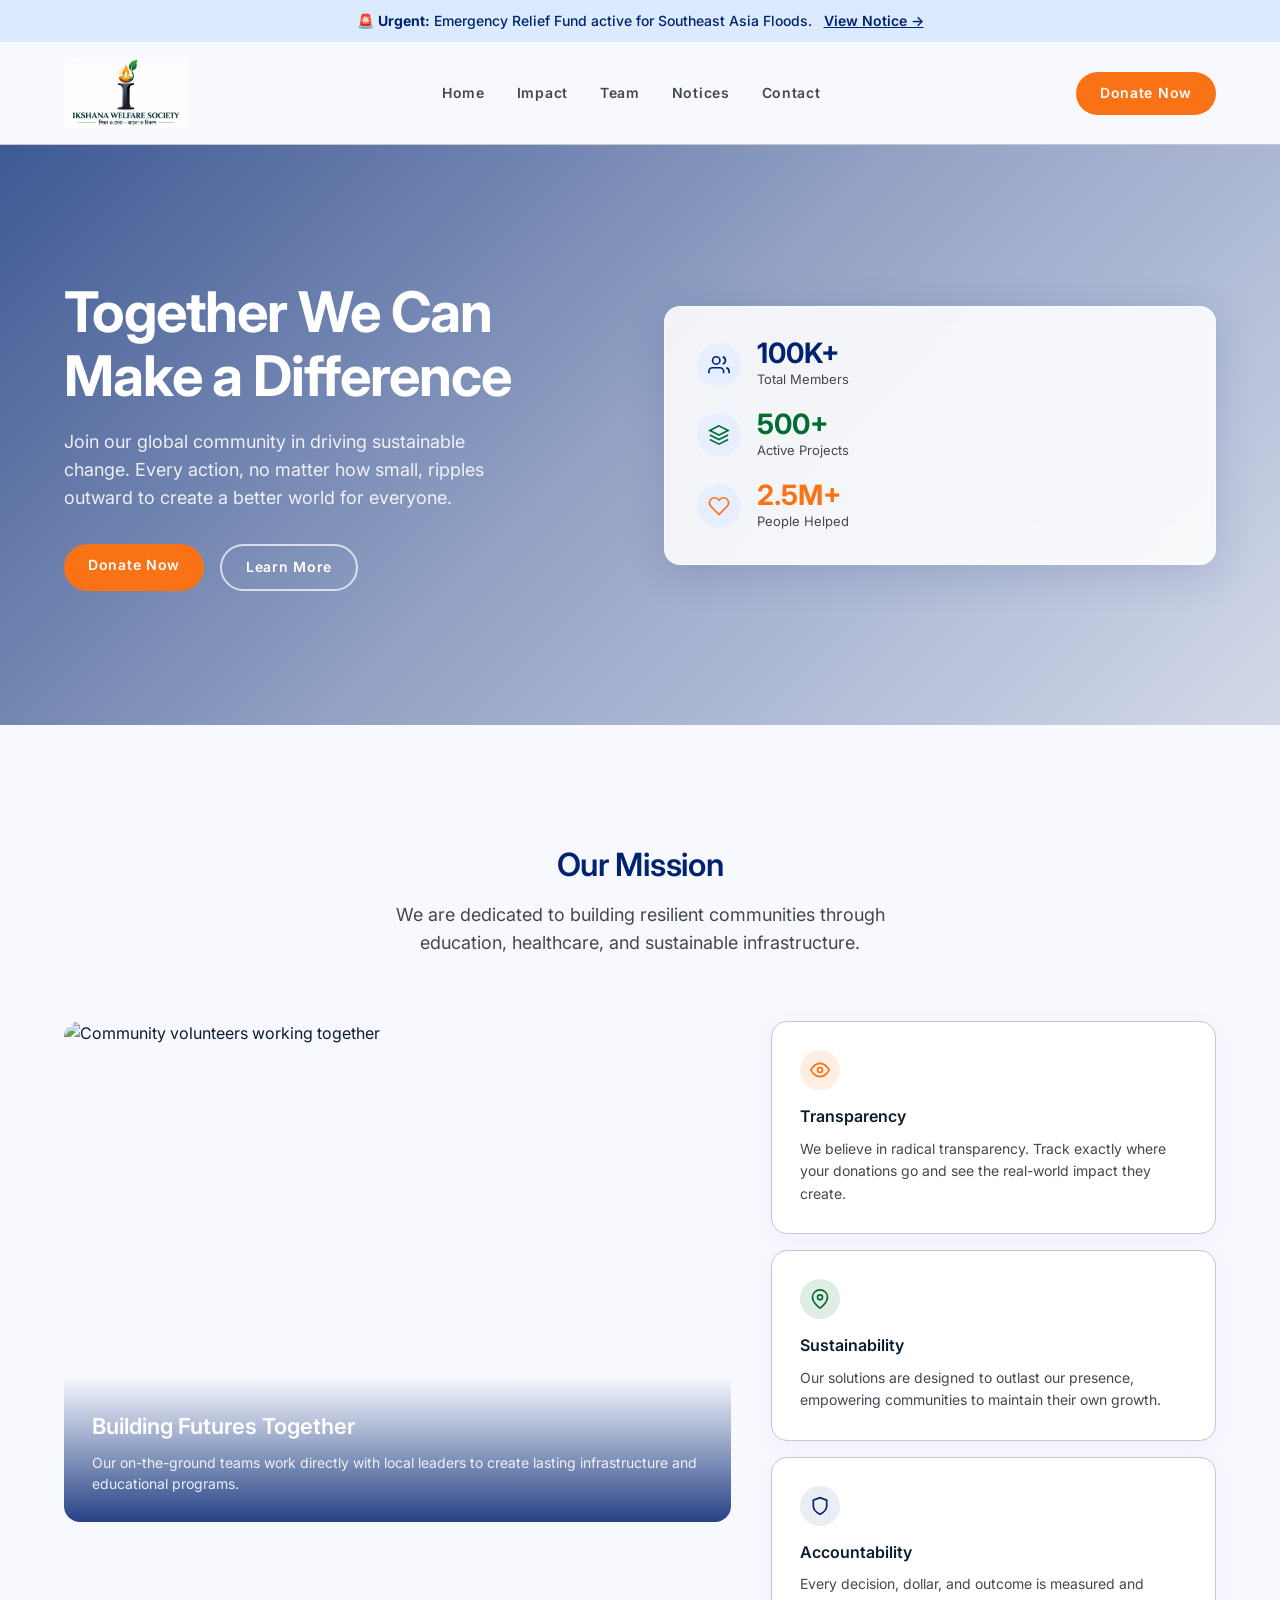
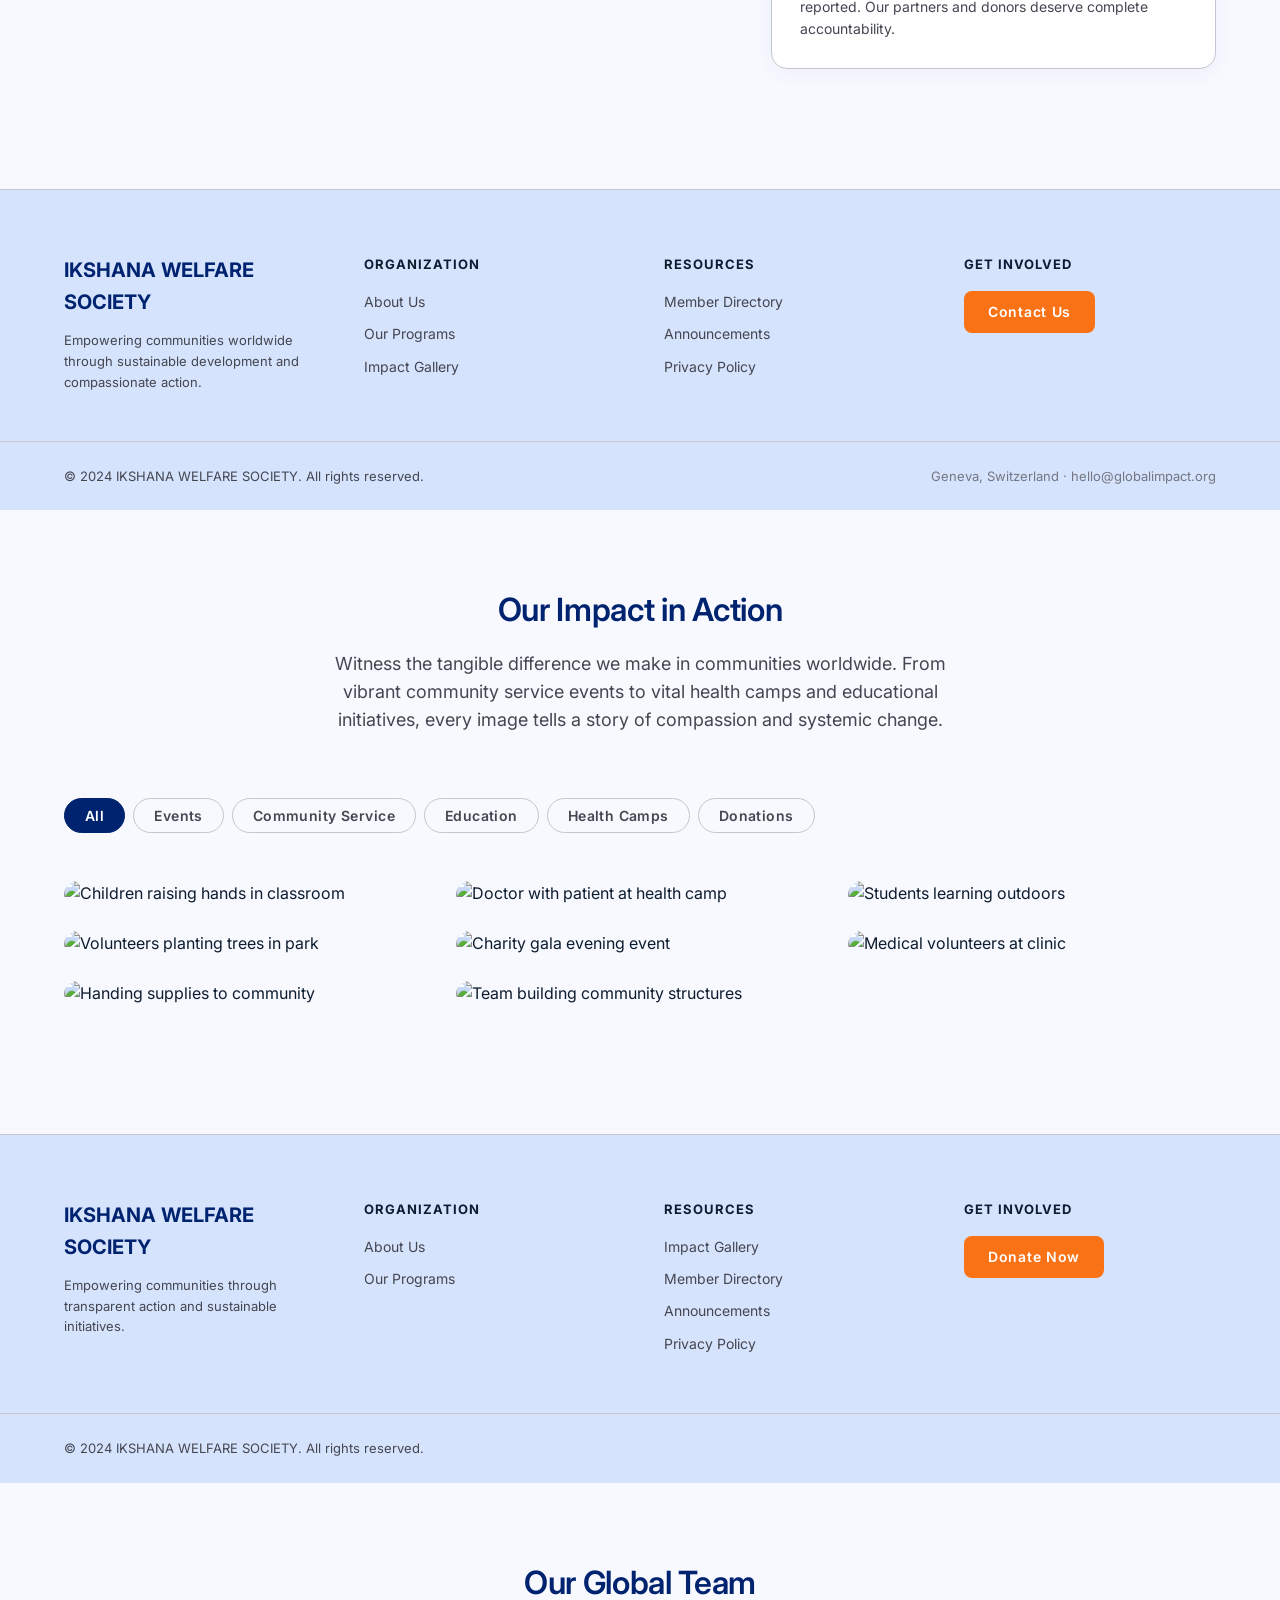
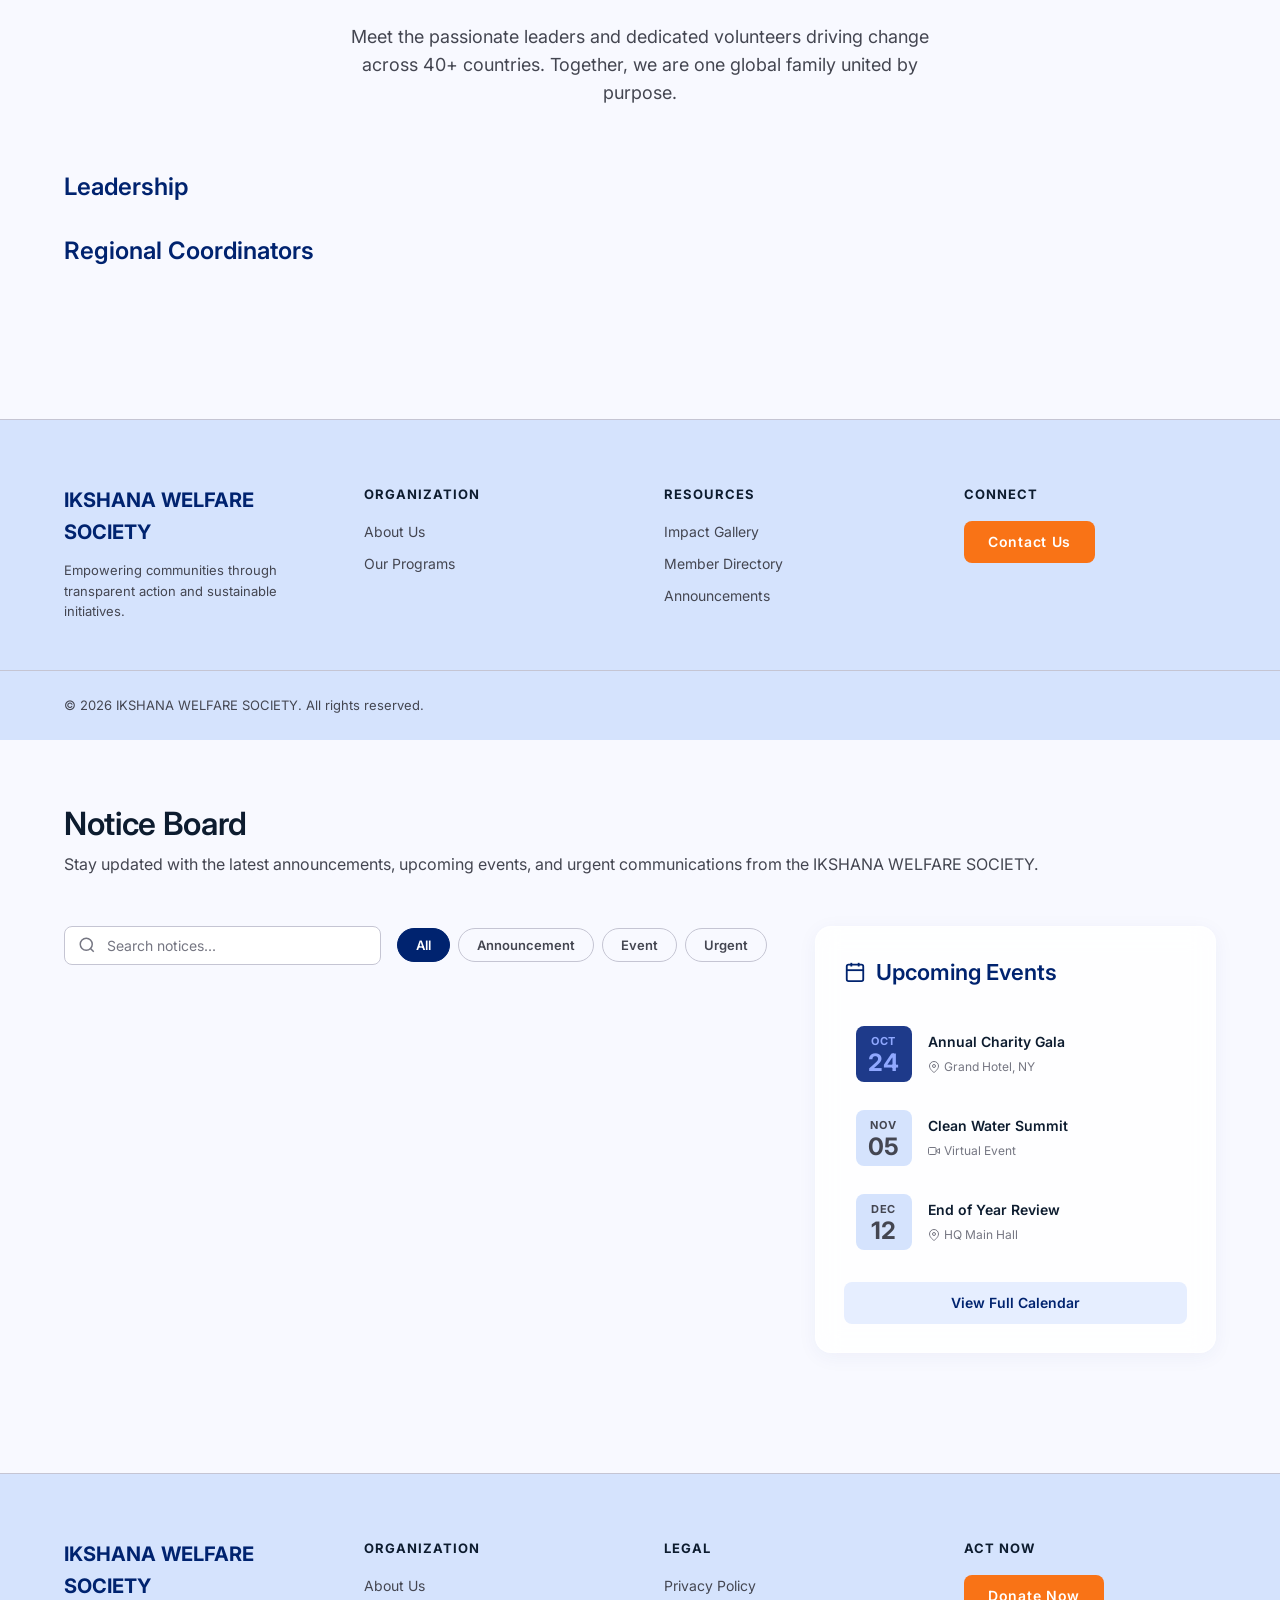
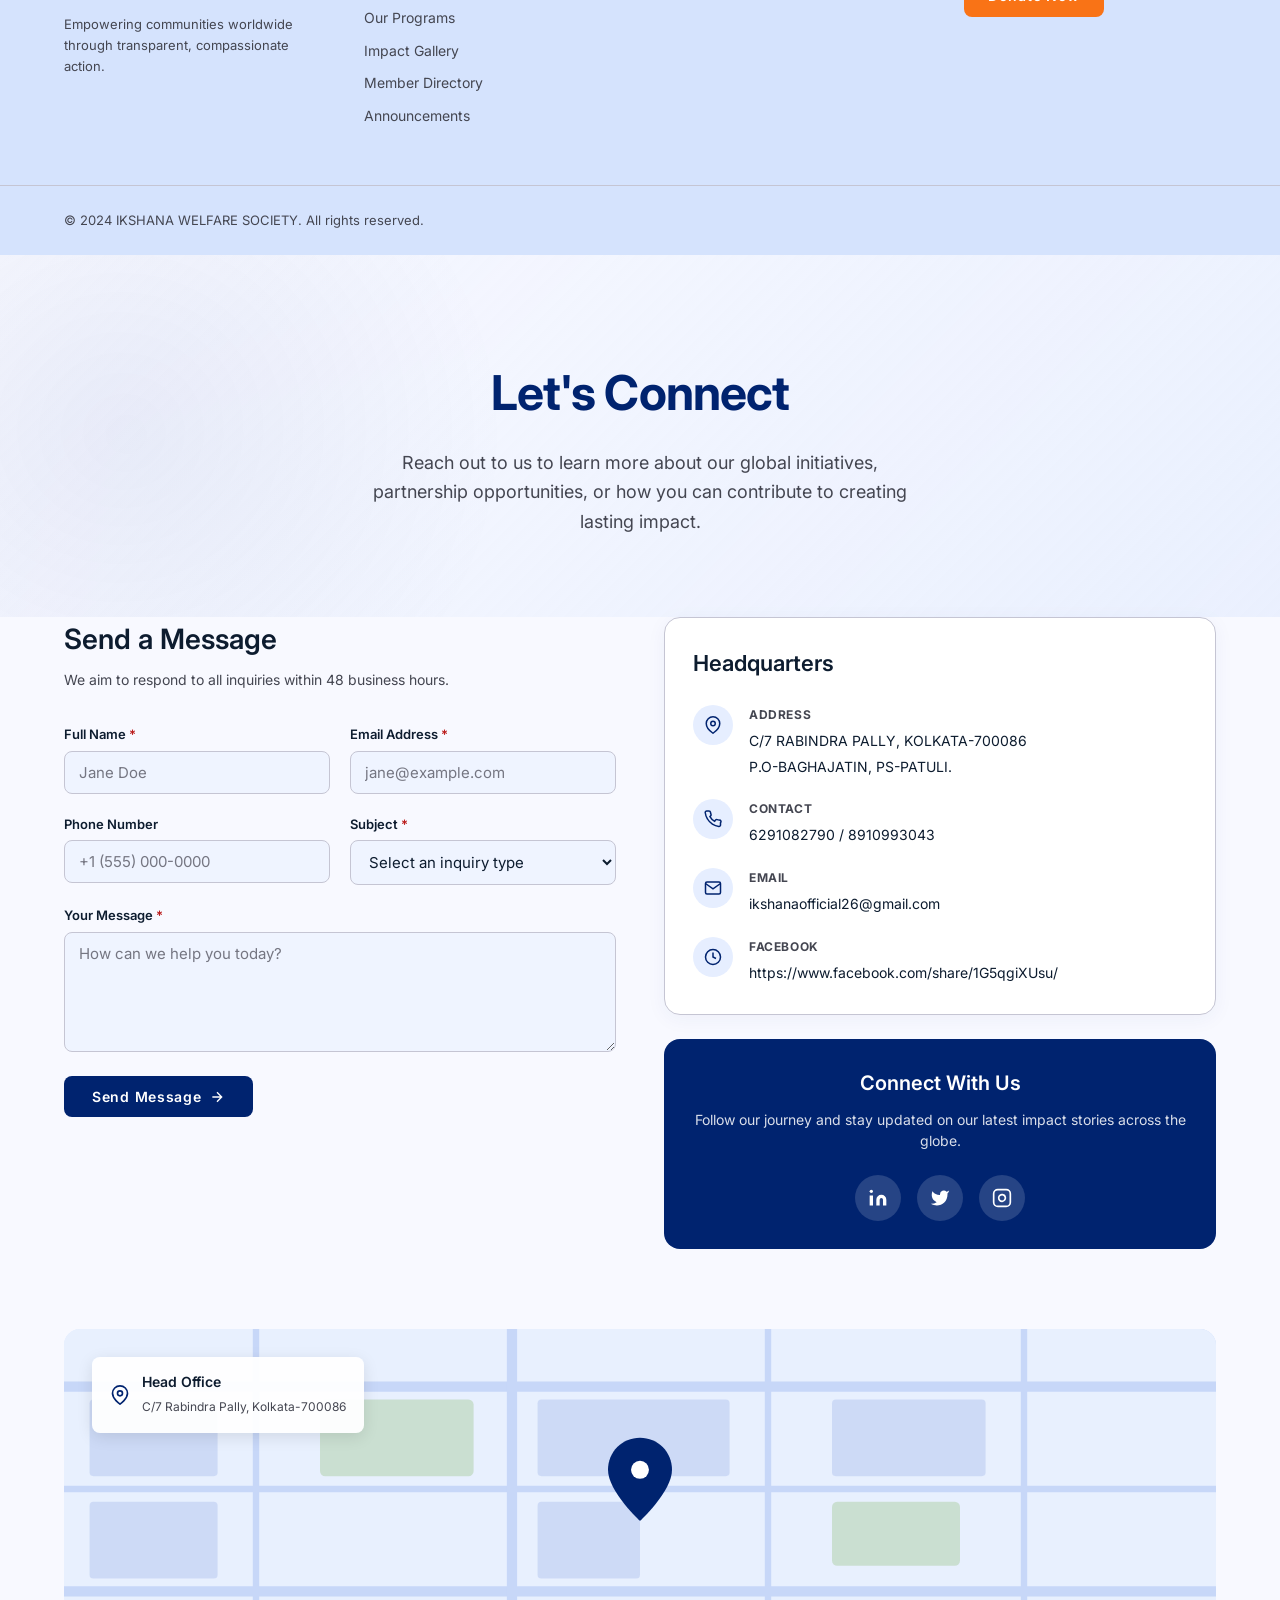
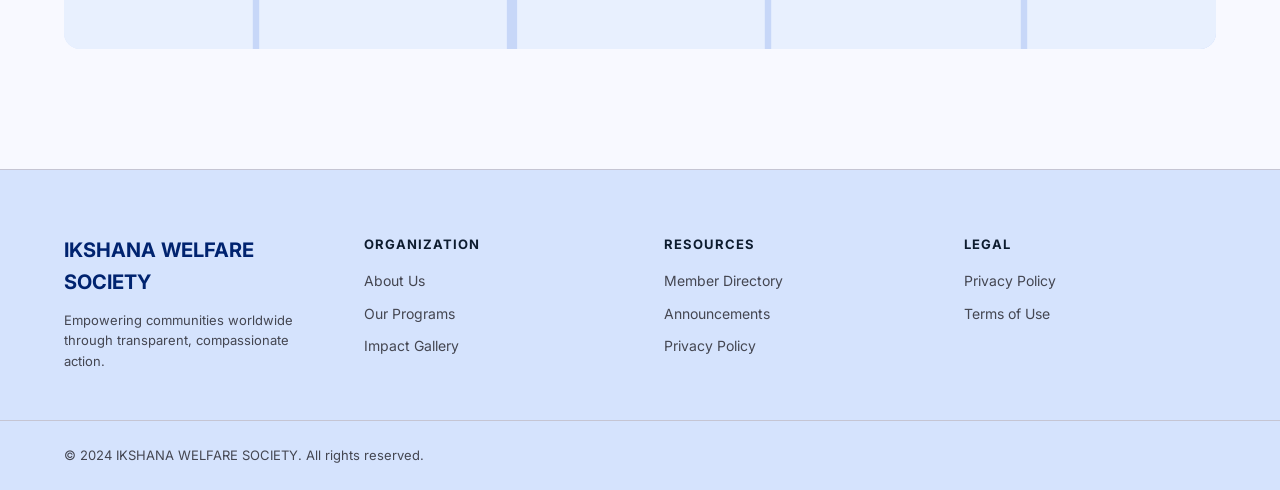
==== commit 68a96286: "Add files via upload" ====
--- a/index.html
+++ b/index.html
@@ -55,7 +55,7 @@
 <!-- ================================================================ -->
 <!-- PAGE: HOME -->
 <!-- ================================================================ -->
-<div id="page-home" class="page">
+<div id="page-home" class="page active">
 
   <!-- HERO -->
   <section class="hero" aria-label="Hero section">
@@ -125,9 +125,45 @@
           loading="lazy"
         />
         <div class="mission-img-overlay">
-            <div id="gallery-grid" class="masonry-grid" aria-live="polite">
-              <!-- Gallery items will be injected here from /data/gallery.json (managed by Decap CMS) -->
-            </div>
+          <h3>Building Futures Together</h3>
+          <p>Our on-the-ground teams work directly with local leaders to create lasting infrastructure and educational programs.</p>
+        </div>
+      </div>
+
+      <div class="mission-values">
+        <div class="value-card animate-on-scroll">
+          <div class="value-icon orange">
+            <svg viewBox="0 0 24 24" fill="none" stroke="#F97316" stroke-width="2">
+              <path d="M1 12s4-8 11-8 11 8 11 8-4 8-11 8-11-8-11-8z"/>
+              <circle cx="12" cy="12" r="3"/>
+            </svg>
+          </div>
+          <h3>Transparency</h3>
+          <p>We believe in radical transparency. Track exactly where your donations go and see the real-world impact they create.</p>
+        </div>
+
+        <div class="value-card animate-on-scroll">
+          <div class="value-icon green">
+            <svg viewBox="0 0 24 24" fill="none" stroke="#006e2f" stroke-width="2">
+              <path d="M21 10c0 7-9 13-9 13s-9-6-9-13a9 9 0 0 1 18 0z"/><circle cx="12" cy="10" r="3"/>
+            </svg>
+          </div>
+          <h3>Sustainability</h3>
+          <p>Our solutions are designed to outlast our presence, empowering communities to maintain their own growth.</p>
+        </div>
+
+        <div class="value-card animate-on-scroll">
+          <div class="value-icon" style="background:rgba(0,35,111,0.08)">
+            <svg viewBox="0 0 24 24" fill="none" stroke="#00236f" stroke-width="2">
+              <path d="M12 22s8-4 8-10V5l-8-3-8 3v7c0 6 8 10 8 10z"/>
+            </svg>
+          </div>
+          <h3>Accountability</h3>
+          <p>Every decision, dollar, and outcome is measured and reported. Our partners and donors deserve complete accountability.</p>
+        </div>
+      </div>
+    </div>
+  </section>
 
   <!-- FOOTER (home) -->
   <footer>
@@ -163,7 +199,7 @@
 <!-- ================================================================ -->
 <!-- PAGE: IMPACT -->
 <!-- ================================================================ -->
-<div id="page-impact" class="page">
+<div id="page-impact" class="page active">
 
   <div class="page-hero">
     <h1 class="headline-lg fade-in-up">Our Impact in Action</h1>
@@ -257,7 +293,7 @@
 <!-- ================================================================ -->
 <!-- PAGE: TEAM (Member Directory) -->
 <!-- ================================================================ -->
-<div id="page-team" class="page">
+<div id="page-team" class="page active">
 
   <div class="page-hero">
     <h1 class="headline-lg fade-in-up">Our Global Team</h1>
@@ -309,7 +345,7 @@
 <!-- ================================================================ -->
 <!-- PAGE: NOTICES -->
 <!-- ================================================================ -->
-<div id="page-notices" class="page">
+<div id="page-notices" class="page active">
 
   <div style="max-width:var(--container-max);margin:0 auto;padding:64px var(--margin-desktop) 48px">
     <h1 class="headline-lg fade-in-up" style="color:var(--on-surface);margin-bottom:8px">Notice Board</h1>
@@ -424,7 +460,7 @@
 <!-- ================================================================ -->
 <!-- PAGE: CONTACT -->
 <!-- ================================================================ -->
-<div id="page-contact" class="page">
+<div id="page-contact" class="page active">
 
   <!-- Contact Hero -->
   <div class="contact-hero">
